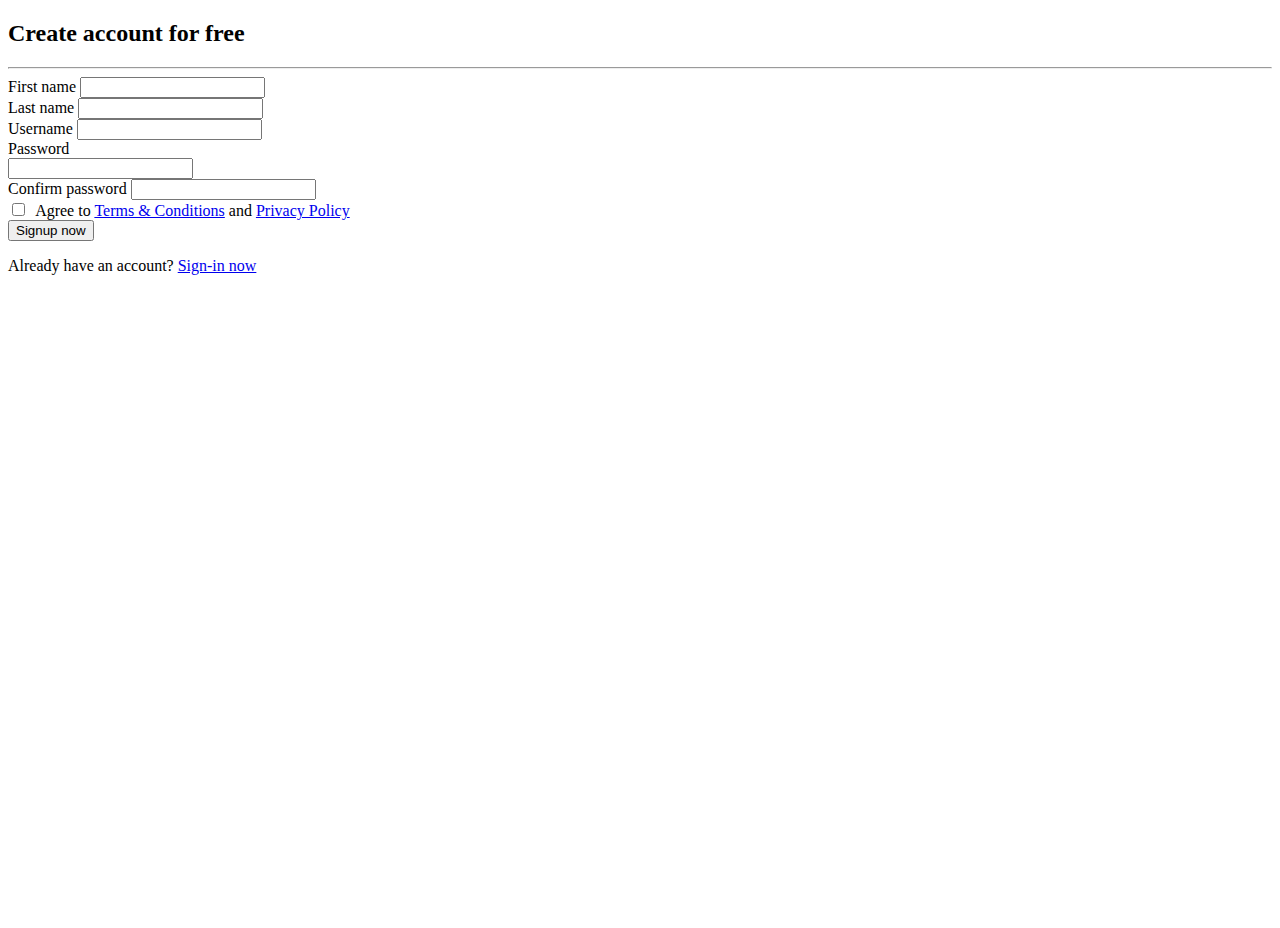
==== signup.html @ a3d84dd1 "Create signup.html" ====
<!DOCTYPE html>
<html>

<head>
  <meta charset="UTF-8">
  <meta name="viewport" content="width=device-width, initial-scale=1">
  <title>Signup Form</title>
  <link rel="stylesheet" href="style.css">
  <link rel="stylesheet" href="https://cdnjs.cloudflare.com/ajax/libs/font-awesome/6.4.2/css/all.min.css" integrity="sha512-z3gLpd7yknf1YoNbCzqRKc4qyor8gaKU1qmn+CShxbuBusANI9QpRohGBreCFkKxLhei6S9CQXFEbbKuqLg0DA==" crossorigin="anonymous" referrerpolicy="no-referrer" />
</head>

<body class="p-3 bg-primary" style="min-height: 100vh;">
  <form action="javascript:void(0)" method="POST" class="container mx-auto border bg-white rounded">
    <h2 class="p-2">Create account for free</h2>
    <hr>
    <div class="my-3">
      <label for="fname" class="form-label">First name</label>
      <input required type="text" id="fname" name="fname" class="form-control">
    </div>
    
    <div class="my-3">
      <label for="lname" class="form-label">Last name</label>
      <input required type="text" id="lname" name="lname" class="form-control">
    </div>
    
    <div class="my-3">
      <label for="username" class="form-label">Username</label>
      <input required type="text" id="username" name="username" class="form-control">
    </div>
    
    <div class="my-3">
      <label for="password" class="form-label">Password</label>
      <div class="position-relative">
        <input required type="password" id="password" name="password" class="form-control">
        <i id="eye" class="fa fa-eye-slash position-absolute top-50% right-20px transform-translate-y-N50%"></i>
      </div>

    </div>
    
    <div class="my-3">
      <label for="cpassword" class="form-label">Confirm password</label>
      <input required type="password" id="cpassword" name="cpassword" class="form-control">
      </div>

    </div>
    
    <div class="d-flex align-items-center justify-between">
      <div class="d-flex align-items-center">
        <input required id="checkbox1" type="checkbox">&nbsp;
        <label for="checkbox1" class="fs-6">Agree to <a href="#">Terms & Conditions</a> and <a href="#">Privacy Policy</a></label>
      </div>
    </div>
    
    <div class="my-3">
      <button type="submit" class="btn-primary">Signup now</button>
    </div>
    
    <p class="text-center fs-6">
      Already have an account? <a href="./index.html" class="text-secondary">Sign-in now</a>
    </p>
    
  </form>
  
  <script type="text/javascript" charset="utf-8">
    (function() {
      'use strict'
      const pwd = document.querySelector('#password'), eye = document.querySelector('#eye');
      eye.onclick = () => {
        if(pwd.type == 'password') {
          eye.classList.replace('fa-eye-slash', 'fa-eye');
          pwd.type = 'text';
        } else {
          eye.classList.replace('fa-eye', 'fa-eye-slash');
          pwd.type = 'password';
        }
      }
    })();
  </script>
</body>

</html
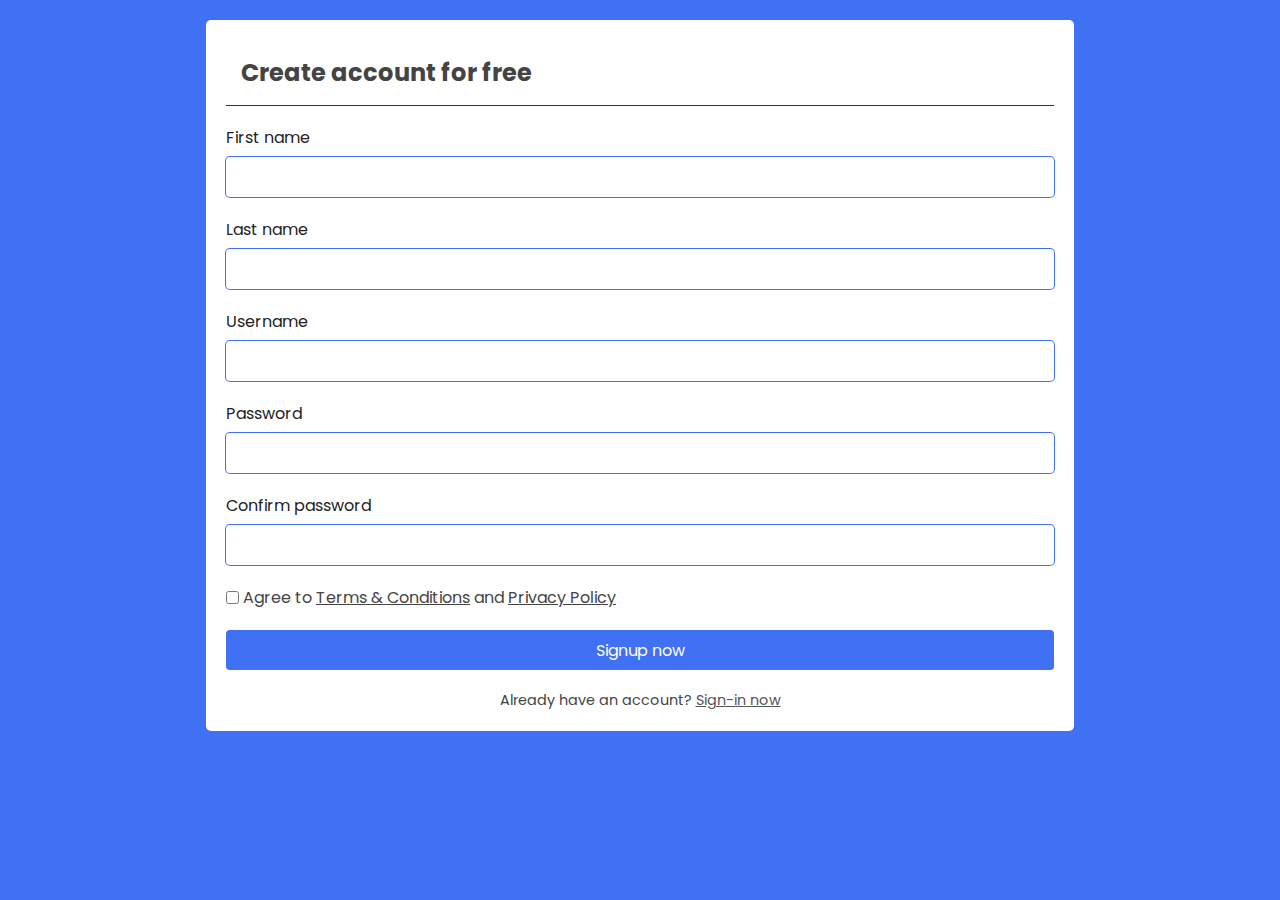
==== commit 0c017512: "Update signup.html" ====
--- a/signup.html
+++ b/signup.html
@@ -47,7 +47,7 @@
     <div class="d-flex align-items-center justify-between">
       <div class="d-flex align-items-center">
         <input required id="checkbox1" type="checkbox">&nbsp;
-        <label for="checkbox1" class="fs-6">Agree to <a href="#">Terms & Conditions</a> and <a href="#">Privacy Policy</a></label>
+        <label for="checkbox1" class="fs-7">Agree to <a href="#">Terms & Conditions</a> and <a href="#">Privacy Policy</a></label>
       </div>
     </div>
     
--- a/style.css
+++ b/style.css
@@ -0,0 +1,107 @@
+/*
+author: Aldrin E. Caballero
+date: Sept. 3, 2023
+***/
+
+@import url('https://fonts.googleapis.com/css2?family=Poppins&display=swap');
+
+* {
+  padding: 0;
+  margin: 0;
+  box-sizing: border-box;
+  font-family: 'Poppins', sans-serif;
+  border: 0;
+  outline: none;
+  color: #444;
+  
+}
+
+.d-flex { display: flex; }
+.items-center { align-items: center; }
+.justify-center { justify-content: center; }
+.justify-between { justify-content: space-between; }
+.mx-auto {
+  display: block;
+  margin: 0 auto;
+}
+.container {
+  padding: 20px;
+}
+.my-3 {
+  margin: 20px 0;
+}
+.btn-primary {
+  background: #4070f4;
+  color: #fff;
+  width: 100%;
+  height: 40px;
+  border-radius: 4px;
+  transition: all 0.3s;
+  font-size: 1rem;
+}
+
+.btn-primary:hover {
+  box-shadow: 0 0 0 3px #fff,
+              0 0 0 6px #4070f4;
+}
+.form-control {
+  width: 100%;
+  height: 40px;
+  border-radius: 4px;
+  transition: all 0.3s;
+  color: #222;
+  font-size: 1rem;
+  box-shadow: 0 0 0 1px #4070f4;
+  padding: 0 20px;
+}
+
+
+
+.form-control:focus {
+  box-shadow: 0 0 0 1px #4070f4,
+              0 0 0 2px #fff,
+              0 0 0 5px #4070f4;
+} 
+
+.form-label {
+  font-size: 1rem;
+  color: #222;
+  margin-top: 10px;
+  margin-bottom: 7px;
+  display: block;
+}
+
+hr { height: 0.1px; background: #333; }
+.p-1 { padding: 10px; }
+.p-2 { padding: 15px; }
+.p-3 { padding: 20px; }
+.p-4 { padding: 25px; }
+.p-5 { padding: 30px; }
+
+.text-white { color: #fff; }
+.text-primary { color: #4070f4; }
+.text-secondary { color: #555; }
+.text-center { text-align: center; }
+.rounded { border-radius: 5px; }
+.bg-white { background-color: #fff; }
+.bg-primary { background-color: #4070f4; }
+.bg-secondary { background-color: #555; }
+.boder { border: 1px solid #333; }
+.fs-1 { font-size: 2rem; }
+.fs-2 { font-size: 1.8rem; }
+.fs-3 { font-size: 1.6rem; }
+.fs-4 { font-size: 1.4rem; }
+.fs-5 { font-size: 1.2rem; }
+.fs-6 { font-size: 0.9rem; }
+.position-absolute { position: absolute; }
+.position-relative { position: relative; }
+.top-50\% { top: 50%; }
+.right-20\% { right: 20%; }
+.right-20px { right: 20px; }
+.right-25px { right: 25px; }
+.transform-translate-y-N50\% { transform: translateY(-50%); }
+@media only screen and (min-width: 600px) {
+  .container {
+    max-width: 70%;
+  }
+}
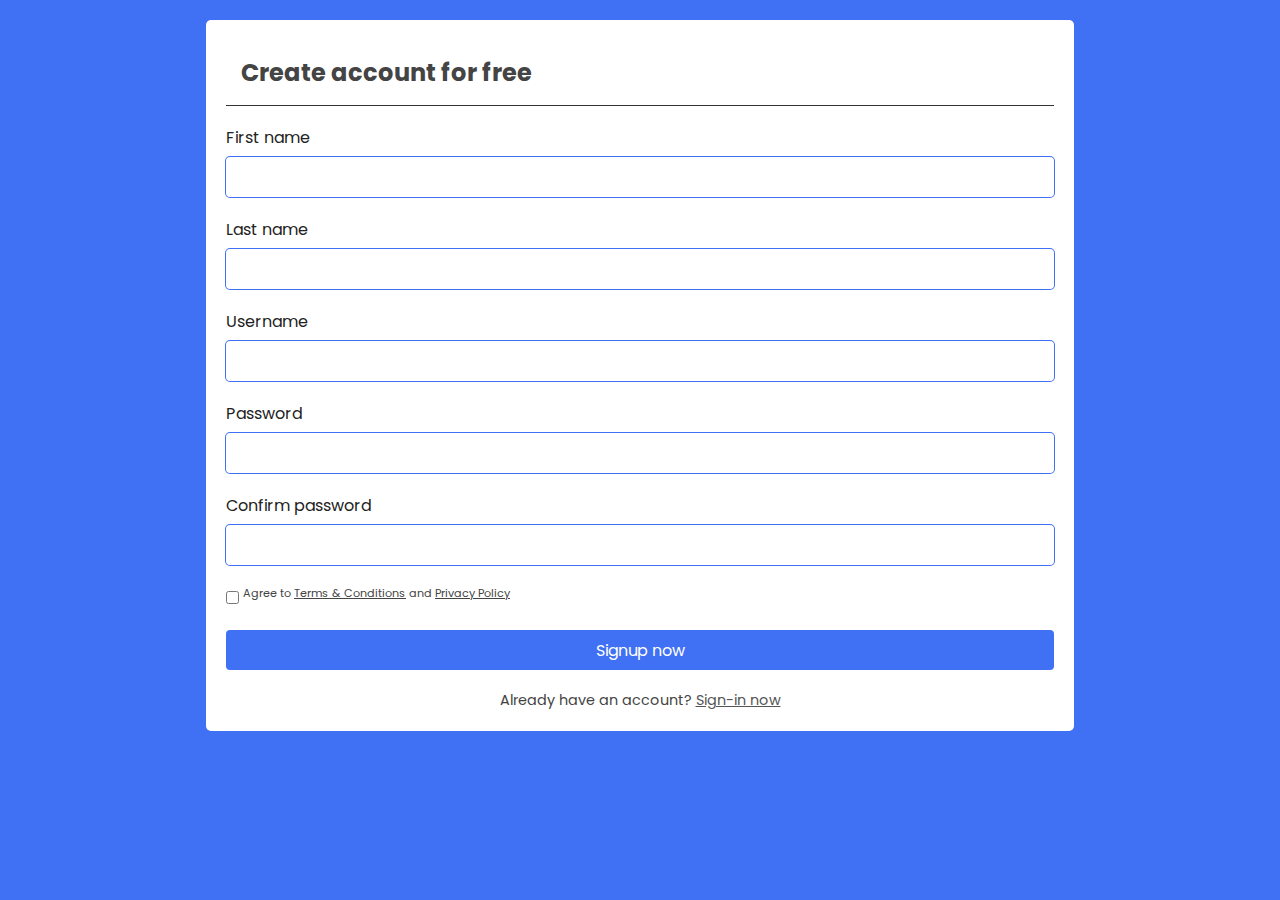
==== commit 567c41b8: "Update signup.html" ====
--- a/signup.html
+++ b/signup.html
@@ -45,7 +45,7 @@
     </div>
     
     <div class="d-flex align-items-center justify-between">
-      <div class="d-flex align-items-center">
+      <div class="d-flex align-items-center justify-center">
         <input required id="checkbox1" type="checkbox">&nbsp;
         <label for="checkbox1" class="fs-7">Agree to <a href="#">Terms & Conditions</a> and <a href="#">Privacy Policy</a></label>
       </div>
--- a/style.css
+++ b/style.css
@@ -93,6 +93,9 @@
 .fs-4 { font-size: 1.4rem; }
 .fs-5 { font-size: 1.2rem; }
 .fs-6 { font-size: 0.9rem; }
+.fs-7 { font-size: 0.7rem; }
+.fs-8 { font-size: 0.5rem; }
+.fs-9 { font-size: 0.3rem; }
 .position-absolute { position: absolute; }
 .position-relative { position: relative; }
 .top-50\% { top: 50%; }
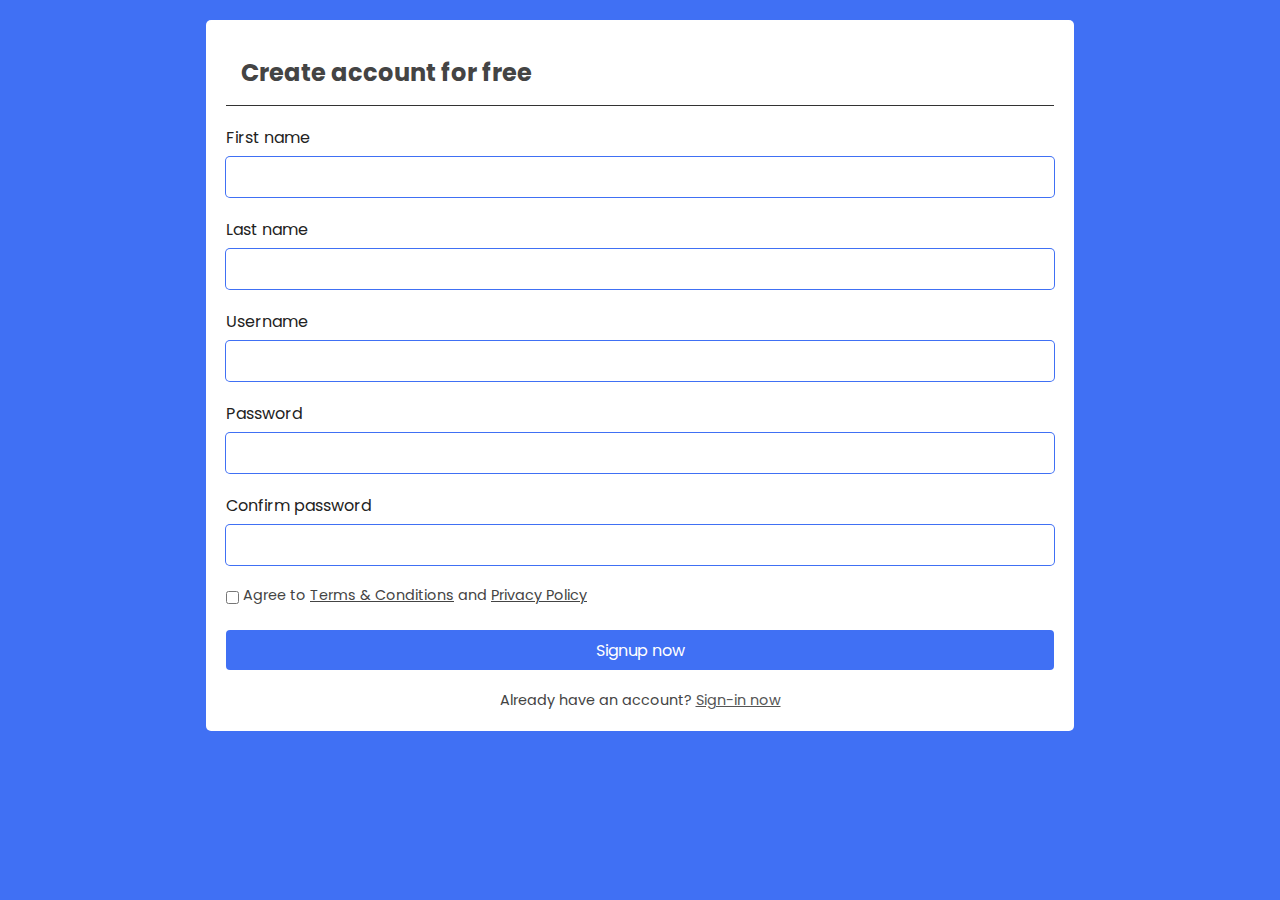
==== commit 74061127: "Update signup.html" ====
--- a/signup.html
+++ b/signup.html
@@ -4,7 +4,7 @@
 <head>
   <meta charset="UTF-8">
   <meta name="viewport" content="width=device-width, initial-scale=1">
-  <title>Signup Form</title>
+  <title>Sign-up for free</title>
   <link rel="stylesheet" href="style.css">
   <link rel="stylesheet" href="https://cdnjs.cloudflare.com/ajax/libs/font-awesome/6.4.2/css/all.min.css" integrity="sha512-z3gLpd7yknf1YoNbCzqRKc4qyor8gaKU1qmn+CShxbuBusANI9QpRohGBreCFkKxLhei6S9CQXFEbbKuqLg0DA==" crossorigin="anonymous" referrerpolicy="no-referrer" />
 </head>
@@ -45,9 +45,9 @@
     </div>
     
     <div class="d-flex align-items-center justify-between">
-      <div class="d-flex align-items-center justify-center">
+      <div class="d-flex align-items-center">
         <input required id="checkbox1" type="checkbox">&nbsp;
-        <label for="checkbox1" class="fs-7">Agree to <a href="#">Terms & Conditions</a> and <a href="#">Privacy Policy</a></label>
+        <label for="checkbox1" class="fs-6">Agree to <a href="#">Terms & Conditions</a> and <a href="#">Privacy Policy</a></label>
       </div>
     </div>
     
@@ -61,21 +61,7 @@
     
   </form>
   
-  <script type="text/javascript" charset="utf-8">
-    (function() {
-      'use strict'
-      const pwd = document.querySelector('#password'), eye = document.querySelector('#eye');
-      eye.onclick = () => {
-        if(pwd.type == 'password') {
-          eye.classList.replace('fa-eye-slash', 'fa-eye');
-          pwd.type = 'text';
-        } else {
-          eye.classList.replace('fa-eye', 'fa-eye-slash');
-          pwd.type = 'password';
-        }
-      }
-    })();
-  </script>
+  <script src="./main.js"></script>
 </body>
 
 </html
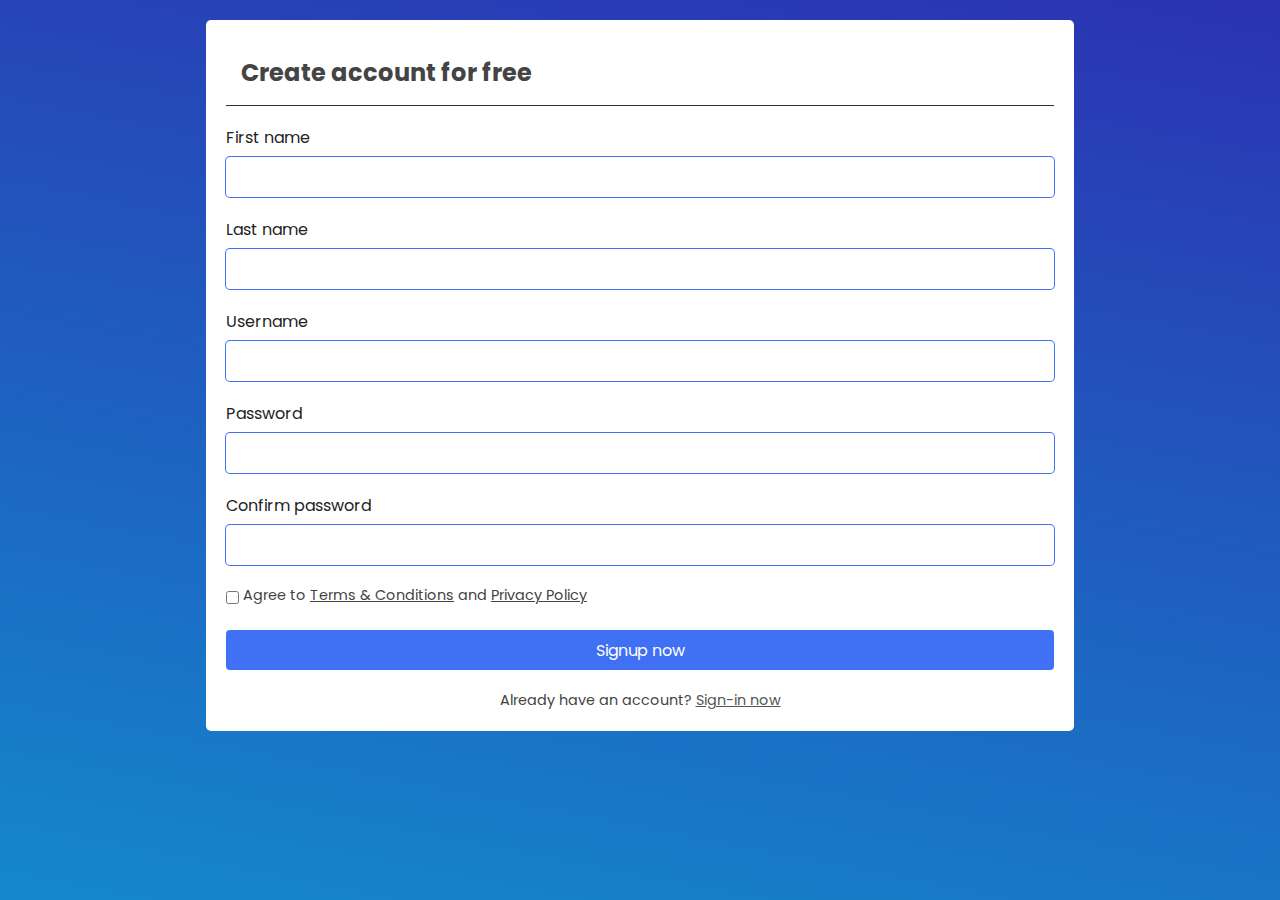
==== commit 5773ca6a: "Update signup.html" ====
--- a/signup.html
+++ b/signup.html
@@ -9,7 +9,7 @@
   <link rel="stylesheet" href="https://cdnjs.cloudflare.com/ajax/libs/font-awesome/6.4.2/css/all.min.css" integrity="sha512-z3gLpd7yknf1YoNbCzqRKc4qyor8gaKU1qmn+CShxbuBusANI9QpRohGBreCFkKxLhei6S9CQXFEbbKuqLg0DA==" crossorigin="anonymous" referrerpolicy="no-referrer" />
 </head>
 
-<body class="p-3 bg-primary" style="min-height: 100vh;">
+<body class="p-3" style="min-height: 100vh;">
   <form action="javascript:void(0)" method="POST" class="container mx-auto border bg-white rounded">
     <h2 class="p-2">Create account for free</h2>
     <hr>
--- a/style.css
+++ b/style.css
@@ -16,6 +16,13 @@
   
 }
 
+body {
+  background: #2b32b2;
+  background: -webkit-linear-gradient(191deg, #2b32b2 0%, #1488cc 100%);
+  background: linear-gradient(191deg, #2b32b2 0%, #1488cc 100%);
+  min-height: 100vh;
+}
+
 .d-flex { display: flex; }
 .items-center { align-items: center; }
 .justify-center { justify-content: center; }
@@ -24,12 +31,8 @@
   display: block;
   margin: 0 auto;
 }
-.container {
-  padding: 20px;
-}
-.my-3 {
-  margin: 20px 0;
-}
+.container { padding: 20px; }
+.my-3 { margin: 20px 0; }
 .btn-primary {
   background: #4070f4;
   color: #fff;
